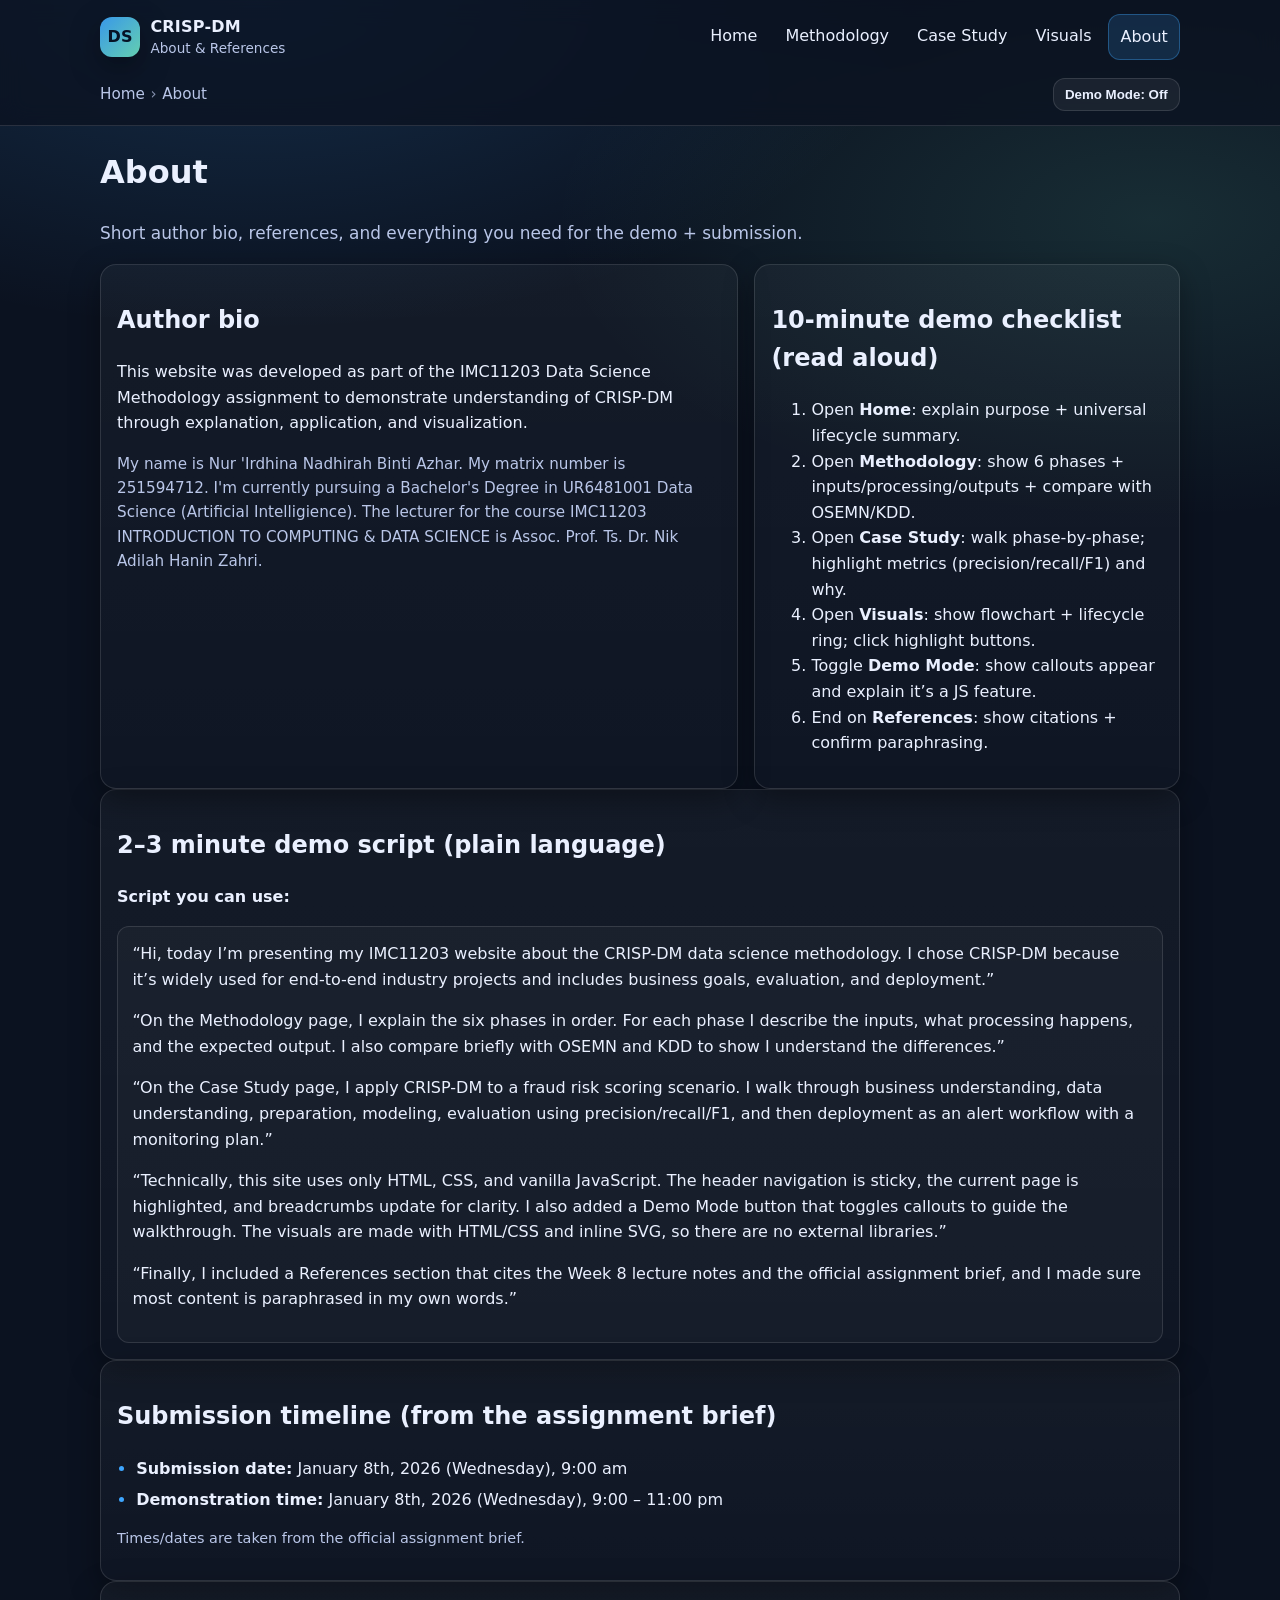
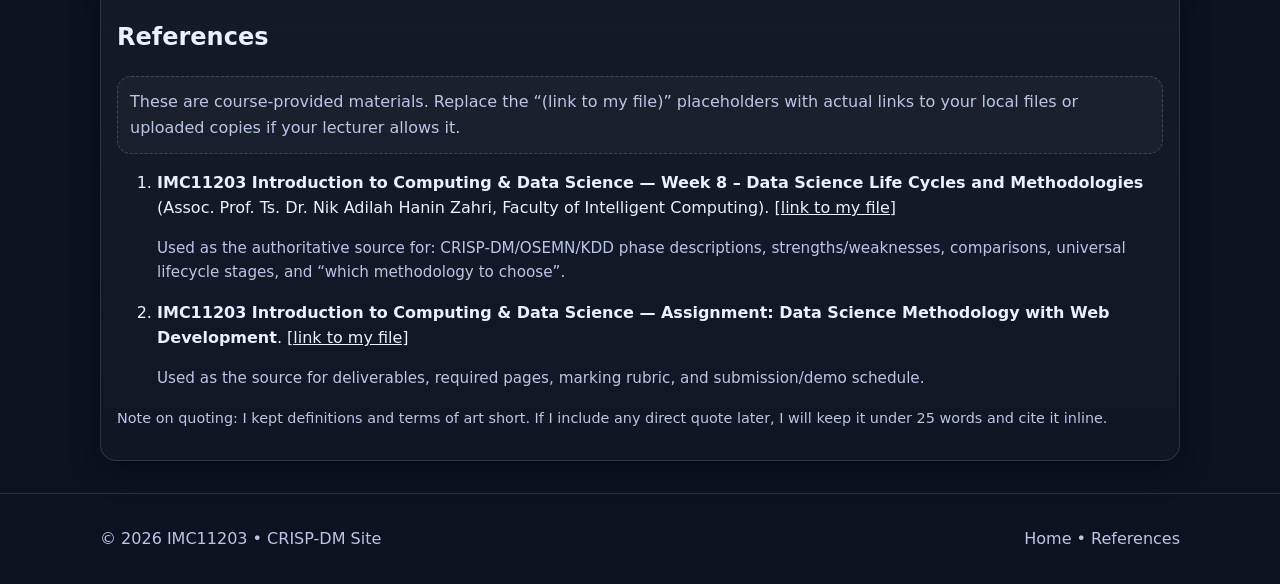
==== about.html @ 0b16b973 "Add files via upload" ====
<!doctype html>
<html lang="en">
<head>
  <meta charset="utf-8" />
  <meta name="viewport" content="width=device-width, initial-scale=1" />
  <meta name="description" content="About the author, references, demo checklist, and submission steps for the IMC11203 assignment." />
  <meta name="theme-color" content="#0b3b7a" />
  <title>About • CRISP-DM</title>

  <link rel="icon" href="assets/favicon.svg" type="image/svg+xml" />
  <link rel="stylesheet" href="styles/main.css" />
  <script defer src="scripts/main.js"></script>
</head>

<body data-page="about">
  <a class="skip-link" href="#main">Skip to main content</a>

  <header class="site-header" role="banner">
    <div class="wrap header-row">
      <div class="brand">
        <a class="brand-link" href="index.html" aria-label="Go to Home">
          <span class="brand-mark" aria-hidden="true">DS</span>
          <span class="brand-text">
            <span class="brand-title">CRISP-DM</span>
            <span class="brand-subtitle">About & References</span>
          </span>
        </a>
      </div>

      <nav class="top-nav" aria-label="Primary navigation">
        <button class="nav-toggle" type="button" data-nav-toggle aria-expanded="false" aria-controls="navList">
          Menu
        </button>
        <ul id="navList" class="nav-list">
          <li><a href="index.html" data-nav="home">Home</a></li>
          <li><a href="methodology.html" data-nav="methodology">Methodology</a></li>
          <li><a href="case-study.html" data-nav="case-study">Case Study</a></li>
          <li><a href="visuals.html" data-nav="visuals">Visuals</a></li>
          <li><a href="about.html" data-nav="about">About</a></li>
        </ul>
      </nav>
    </div>

    <div class="wrap breadcrumb-row" aria-label="Breadcrumb">
      <nav class="breadcrumbs">
        <a class="crumb" href="index.html">Home</a>
        <span class="sep" aria-hidden="true">›</span>
        <span class="crumb" aria-current="page">About</span>
      </nav>

      <div class="header-actions">
        <button class="demo-toggle" type="button" data-demo-toggle>
          Demo Mode: <span data-demo-label>Off</span>
        </button>
      </div>
    </div>
  </header>

  <main id="main" class="wrap" role="main">
    <header class="page-head">
      <h1>About</h1>
      <p class="lead">Short author bio, references, and everything you need for the demo + submission.</p>
    </header>

    <section class="grid two">
      <article class="card">
        <h2>Author bio</h2>
        <p>
          This website was developed as part of the IMC11203 Data Science Methodology assignment to demonstrate
			understanding of CRISP-DM through explanation, application, and visualization.
        </p>
        <p class="small">
          My name is Nur 'Irdhina Nadhirah Binti Azhar. My matrix number is 251594712.
		  I'm currently pursuing a Bachelor's Degree in UR6481001 Data Science (Artificial Intelligience). The lecturer for the course IMC11203 INTRODUCTION TO
COMPUTING & DATA SCIENCE is Assoc. Prof. Ts. Dr. Nik Adilah Hanin Zahri.
        </p>

        <div class="callouts" data-demo-callout>
          <p><strong>Demo tip:</strong> Mention that the site uses semantic HTML + accessibility features (skip link, landmarks, focus styles).</p>
        </div>
      </article>

      <article class="card" id="demo">
        <h2>10-minute demo checklist (read aloud)</h2>
        <ol class="checklist">
          <li>Open <strong>Home</strong>: explain purpose + universal lifecycle summary.</li>
          <li>Open <strong>Methodology</strong>: show 6 phases + inputs/processing/outputs + compare with OSEMN/KDD.</li>
          <li>Open <strong>Case Study</strong>: walk phase-by-phase; highlight metrics (precision/recall/F1) and why.</li>
          <li>Open <strong>Visuals</strong>: show flowchart + lifecycle ring; click highlight buttons.</li>
          <li>Toggle <strong>Demo Mode</strong>: show callouts appear and explain it’s a JS feature.</li>
          <li>End on <strong>References</strong>: show citations + confirm paraphrasing.</li>
        </ol>
      </article>
    </section>

    <section class="card">
      <h2>2–3 minute demo script (plain language)</h2>
      <p><strong>Script you can use:</strong></p>
      <div class="script">
        <p>
          “Hi, today I’m presenting my IMC11203 website about the CRISP-DM data science methodology.
          I chose CRISP-DM because it’s widely used for end-to-end industry projects and includes business goals, evaluation, and deployment.”
        </p>
        <p>
          “On the Methodology page, I explain the six phases in order. For each phase I describe the inputs, what processing happens,
          and the expected output. I also compare briefly with OSEMN and KDD to show I understand the differences.”
        </p>
        <p>
          “On the Case Study page, I apply CRISP-DM to a fraud risk scoring scenario.
          I walk through business understanding, data understanding, preparation, modeling, evaluation using precision/recall/F1,
          and then deployment as an alert workflow with a monitoring plan.”
        </p>
        <p>
          “Technically, this site uses only HTML, CSS, and vanilla JavaScript. The header navigation is sticky,
          the current page is highlighted, and breadcrumbs update for clarity. I also added a Demo Mode button that toggles callouts
          to guide the walkthrough. The visuals are made with HTML/CSS and inline SVG, so there are no external libraries.”
        </p>
        <p>
          “Finally, I included a References section that cites the Week 8 lecture notes and the official assignment brief,
          and I made sure most content is paraphrased in my own words.”
        </p>
      </div>
    </section>

    <section class="card">
      <h2>Submission timeline (from the assignment brief)</h2>
      <ul class="bullets">
        <li><strong>Submission date:</strong> January 8th, 2026 (Wednesday), 9:00 am</li>
        <li><strong>Demonstration time:</strong> January 8th, 2026 (Wednesday), 9:00 – 11:00 pm</li>
      </ul>
      <p class="fineprint">
        Times/dates are taken from the official assignment brief.
      </p>
    </section>

    <section class="card" id="references">
      <h2>References</h2>
      <p class="note">
        These are course-provided materials. Replace the “(link to my file)” placeholders with actual links to your local files
        or uploaded copies if your lecturer allows it.
      </p>

      <ol class="refs">
        <li>
          <strong>IMC11203 Introduction to Computing &amp; Data Science — Week 8 – Data Science Life Cycles and Methodologies</strong>
          (Assoc. Prof. Ts. Dr. Nik Adilah Hanin Zahri, Faculty of Intelligent Computing).
          <a href="#" aria-label="Placeholder link to Week 8 PDF">[link to my file]</a>
          <p class="small">
            Used as the authoritative source for: CRISP-DM/OSEMN/KDD phase descriptions, strengths/weaknesses,
            comparisons, universal lifecycle stages, and “which methodology to choose”.
          </p>
        </li>
        <li>
          <strong>IMC11203 Introduction to Computing &amp; Data Science — Assignment: Data Science Methodology with Web Development</strong>.
          <a href="#" aria-label="Placeholder link to Assignment PDF">[link to my file]</a>
          <p class="small">
            Used as the source for deliverables, required pages, marking rubric, and submission/demo schedule.
          </p>
        </li>
      </ol>

      <p class="fineprint">
        Note on quoting: I kept definitions and terms of art short. If I include any direct quote later, I will keep it under 25 words and cite it inline.
      </p>
    </section>

    <div class="callouts" data-demo-callout data-demo-only>
      <h2 class="h3">Rubric Map (this page)</h2>
      <ul class="rubric-tags">
        <li>Ability to Perform Technical Demonstration</li>
        <li>Website Functionality & Technical Implementation</li>
        <li>Design/UX & Visual Appeal</li>
        <li>Visual Elements & Web Content Presentation</li>
      </ul>
      <p class="small">
        This page supports the live demo with a checklist + script and provides the required references section.
      </p>
    </section>
  </main>

  <footer class="site-footer" role="contentinfo">
    <div class="wrap footer-row">
      <p>© <span data-year></span> IMC11203 • CRISP-DM Site</p>
      <p><a href="index.html">Home</a> • <a href="#references">References</a></p>
    </div>
  </footer>
</body>
</html>
---- styles/main.css ----
/* =========================================================
   IMC11203 CRISP-DM Site
   Mobile-first, responsive, accessible, and print-friendly.
   System font stack for performance. No external libraries.
   ========================================================= */

/* ---------- CSS Reset-ish (light) ---------- */
* { box-sizing: border-box; }
html:focus-within { scroll-behavior: smooth; }
body { margin: 0; line-height: 1.6; }
img, svg { max-width: 100%; height: auto; }
a { color: inherit; }
table { border-collapse: collapse; width: 100%; }

/* ---------- Theme tokens ---------- */
:root{
  --bg: #0b1220;
  --surface: #0f1a2f;
  --card: #101f3b;
  --text: #eaf0ff;
  --muted: #b9c6e8;
  --line: rgba(255,255,255,.12);

  --brand: #3ea6ff;
  --brand-2: #74f0c8;
  --warn: #ffd166;

  --shadow: 0 10px 30px rgba(0,0,0,.35);
  --radius: 16px;
  --radius-sm: 12px;

  --max: 1080px;
  --focus: 2px solid #ffffff;
}

/* ---------- Base typography ---------- */
body{
  font-family: system-ui, -apple-system, Segoe UI, Roboto, Arial, sans-serif;
  background: radial-gradient(1200px 600px at 20% 0%, rgba(62,166,255,.18), transparent 55%),
              radial-gradient(1000px 500px at 90% 10%, rgba(116,240,200,.12), transparent 60%),
              var(--bg);
  color: var(--text);
}

.wrap{
  width: min(var(--max), calc(100% - 2rem));
  margin-inline: auto;
}

/* ---------- Skip link ---------- */
.skip-link{
  position: absolute;
  left: -999px;
  top: 0;
  background: #fff;
  color: #000;
  padding: .6rem .8rem;
  border-radius: 8px;
  z-index: 9999;
}
.skip-link:focus{ left: 1rem; top: 1rem; outline: var(--focus); }

/* ---------- Header ---------- */
.site-header{
  position: sticky;
  top: 0;
  z-index: 50;
  background: rgba(11,18,32,.75);
  backdrop-filter: blur(12px);
  border-bottom: 1px solid var(--line);
}

.header-row{
  display: flex;
  align-items: center;
  justify-content: space-between;
  gap: 1rem;
  padding: .9rem 0 .6rem;
}

.brand-link{
  display: flex;
  gap: .65rem;
  align-items: center;
  text-decoration: none;
}
.brand-mark{
  width: 40px;
  height: 40px;
  border-radius: 12px;
  display: grid;
  place-items: center;
  background: linear-gradient(135deg, rgba(62,166,255,.9), rgba(116,240,200,.85));
  color: #061224;
  font-weight: 800;
  box-shadow: var(--shadow);
}
.brand-title{ display: block; font-weight: 800; letter-spacing: .2px; }
.brand-subtitle{ display: block; font-size: .85rem; color: var(--muted); margin-top: -2px; }

/* ---------- Nav ---------- */
.top-nav{ position: relative; }
.nav-toggle{
  display: inline-flex;
  align-items: center;
  gap: .5rem;
  border: 1px solid var(--line);
  background: rgba(255,255,255,.06);
  color: var(--text);
  padding: .55rem .75rem;
  border-radius: 12px;
  cursor: pointer;
}
.nav-toggle:focus{ outline: var(--focus); outline-offset: 2px; }

.nav-list{
  list-style: none;
  margin: .65rem 0 0;
  padding: .6rem;
  border: 1px solid var(--line);
  border-radius: 14px;
  background: rgba(16,31,59,.92);
  box-shadow: var(--shadow);

  display: none;
  position: absolute;
  right: 0;
  min-width: 240px;
}
.nav-list.is-open{ display: grid; gap: .15rem; }
.nav-list a{
  display: block;
  padding: .6rem .7rem;
  border-radius: 12px;
  text-decoration: none;
  color: var(--text);
}
.nav-list a:hover{ background: rgba(255,255,255,.07); }
.nav-list a.is-active{
  background: rgba(62,166,255,.16);
  border: 1px solid rgba(62,166,255,.35);
}

/* Desktop nav */
@media (min-width: 860px){
  .nav-toggle{ display: none; }
  .nav-list{
    display: flex;
    position: static;
    margin: 0;
    padding: 0;
    border: none;
    background: transparent;
    box-shadow: none;
    gap: .35rem;
    min-width: auto;
  }
  .nav-list a{ padding: .55rem .7rem; }
}

/* ---------- Breadcrumb + header actions ---------- */
.breadcrumb-row{
  display: flex;
  align-items: center;
  justify-content: space-between;
  gap: 1rem;
  padding: .55rem 0 .85rem;
}
.breadcrumbs{
  display: flex;
  align-items: center;
  flex-wrap: wrap;
  gap: .35rem;
  color: var(--muted);
  font-size: .95rem;
}
.breadcrumbs a{ color: var(--muted); text-decoration: none; }
.breadcrumbs a:hover{ text-decoration: underline; }
.sep{ opacity: .7; }

.demo-toggle{
  border: 1px solid var(--line);
  background: rgba(255,255,255,.06);
  color: var(--text);
  padding: .5rem .7rem;
  border-radius: 12px;
  cursor: pointer;
  font-weight: 650;
}
.demo-toggle:focus{ outline: var(--focus); outline-offset: 2px; }

/* ---------- Layout helpers ---------- */
.page-head{ margin: 1.2rem 0 1rem; }
.lead{ color: var(--muted); font-size: 1.06rem; max-width: 70ch; }

.grid{ display: grid; gap: 1rem; }
.grid.two{ grid-template-columns: 1fr; }
@media (min-width: 860px){
  .grid.two{ grid-template-columns: 1.2fr .8fr; }
  .grid.two > :nth-child(2){ align-self: start; }
}

/* ---------- Cards ---------- */
.card{
  background: linear-gradient(180deg, rgba(255,255,255,.04), rgba(255,255,255,.02));
  border: 1px solid var(--line);
  border-radius: var(--radius);
  padding: 1rem;
  box-shadow: var(--shadow);
}
.h3{ font-size: 1.1rem; margin-top: 0; }
.h4{ font-size: 1rem; margin-top: 0; }
.small{ font-size: .95rem; color: var(--muted); }
.fineprint{ font-size: .9rem; color: var(--muted); }
.note{
  margin-top: .75rem;
  padding: .75rem;
  border-radius: 14px;
  border: 1px dashed rgba(255,255,255,.18);
  color: var(--muted);
  background: rgba(255,255,255,.03);
}

/* ---------- Hero ---------- */
.hero{ display: grid; gap: 1rem; margin: 1.2rem 0 1rem; }
@media (min-width: 860px){
  .hero{ grid-template-columns: 1.25fr .75fr; align-items: start; }
}
.hero-card{
  background: linear-gradient(135deg, rgba(62,166,255,.18), rgba(116,240,200,.10));
  border: 1px solid rgba(255,255,255,.14);
  border-radius: var(--radius);
  padding: 1.1rem;
  box-shadow: var(--shadow);
}
.hero-actions{ display: flex; flex-wrap: wrap; gap: .6rem; margin-top: .9rem; }
.info-card{ border-radius: var(--radius); }

/* ---------- Buttons ---------- */
.btn{
  display: inline-flex;
  align-items: center;
  justify-content: center;
  gap: .5rem;
  padding: .65rem .85rem;
  border-radius: 14px;
  border: 1px solid var(--line);
  background: rgba(255,255,255,.06);
  color: var(--text);
  text-decoration: none;
  cursor: pointer;
  font-weight: 700;
}
.btn:hover{ background: rgba(255,255,255,.10); }
.btn:focus{ outline: var(--focus); outline-offset: 2px; }
.btn.primary{
  border-color: rgba(62,166,255,.45);
  background: rgba(62,166,255,.18);
}

/* ---------- Lists ---------- */
.tick, .bullets{
  margin: .6rem 0 0;
  padding-left: 1.2rem;
}
.tick li{ margin: .35rem 0; }
.bullets li{ margin: .35rem 0; }
.tick li::marker{ color: var(--brand-2); }
.bullets li::marker{ color: var(--brand); }

/* ---------- Mini flow pills ---------- */
.mini-flow{
  display: flex;
  flex-wrap: wrap;
  gap: .35rem .5rem;
  margin-top: .8rem;
  align-items: center;
}
.pill{
  padding: .25rem .55rem;
  border-radius: 999px;
  border: 1px solid var(--line);
  background: rgba(255,255,255,.05);
  font-weight: 700;
  font-size: .92rem;
}
.arrow{ color: var(--muted); }

/* ---------- Tables ---------- */
.table-wrap{
  overflow: auto;
  border-radius: var(--radius-sm);
  border: 1px solid var(--line);
  margin-top: .8rem;
}
.table th, .table td{
  padding: .7rem .7rem;
  border-bottom: 1px solid var(--line);
  vertical-align: top;
}
.table thead th{
  text-align: left;
  background: rgba(255,255,255,.04);
}

/* ---------- Phase list ---------- */
.phase-list{ padding-left: 1.2rem; }
.phase{ margin: .9rem 0; }
.phase h3{ margin-bottom: .35rem; }
.phase .links a{
  color: var(--brand);
  text-decoration: none;
  font-weight: 700;
}
.phase .links a:hover{ text-decoration: underline; }

/* ---------- Case Study: Inputs/Processing/Outputs grid ---------- */
.io-grid{
  display: grid;
  gap: .8rem;
  margin-top: .8rem;
}
@media (min-width: 860px){
  .io-grid{ grid-template-columns: 1fr 1fr 1fr; }
}
.phase-card{ scroll-margin-top: 120px; }

/* ---------- Subnav ---------- */
.subnav-list{
  list-style: none;
  padding-left: 0;
  display: grid;
  gap: .4rem;
  margin: .5rem 0 0;
}
.subnav a{
  display: block;
  padding: .55rem .7rem;
  border-radius: 12px;
  border: 1px solid var(--line);
  text-decoration: none;
  background: rgba(255,255,255,.04);
}
.subnav a:hover{ background: rgba(255,255,255,.07); }

/* ---------- Flowchart ---------- */
.flowchart{
  display: flex;
  flex-wrap: wrap;
  gap: .45rem;
  align-items: center;
  margin-top: .8rem;
}
.flow-node{
  display: grid;
  gap: .1rem;
  padding: .7rem .8rem;
  border-radius: 16px;
  text-decoration: none;
  border: 1px solid var(--line);
  background: rgba(255,255,255,.04);
  min-width: 170px;
}
.node-title{ font-weight: 900; }
.node-sub{ color: var(--muted); font-size: .92rem; }
.flow-arrow{ color: var(--muted); font-weight: 900; }
.flow-node.is-highlight{
  border-color: rgba(255,209,102,.55);
  background: rgba(255,209,102,.10);
}
.btn-row{ display: flex; flex-wrap: wrap; gap: .5rem; margin-top: .8rem; }

/* ---------- SVG styling ---------- */
.svg-figure{ margin: 0; }
.svg-ring{ fill: none; stroke: rgba(255,255,255,.14); stroke-width: 4; }
.svg-node rect{ fill: rgba(255,255,255,.05); stroke: rgba(255,255,255,.14); }
.svg-node text{ fill: var(--text); font-weight: 800; font-size: 14px; }
.svg-text text{ fill: var(--muted); font-size: 14px; }
.svg-arrow{ fill: none; stroke: rgba(62,166,255,.45); stroke-width: 3; }
#arrowHead path{ fill: rgba(62,166,255,.55); }

/* ---------- Demo callouts ---------- */
.callouts{
  display: none;
  margin-top: .9rem;
  padding: .8rem;
  border-radius: var(--radius-sm);
  background: rgba(116,240,200,.10);
  border: 1px solid rgba(116,240,200,.28);
  color: var(--text);
}
body.demo-mode [data-demo-callout]{ display: block; }

/* ---------- Rubric map ---------- */
.rubric-map{
  margin: 1.2rem 0 1.5rem;
  padding: 1rem;
  border-radius: var(--radius);
  border: 1px solid rgba(62,166,255,.25);
  background: rgba(62,166,255,.07);
}
.rubric-tags{
  list-style: none;
  padding-left: 0;
  display: flex;
  flex-wrap: wrap;
  gap: .4rem;
  margin: .5rem 0 .2rem;
}
.rubric-tags li{
  padding: .25rem .55rem;
  border-radius: 999px;
  border: 1px solid rgba(255,255,255,.16);
  background: rgba(255,255,255,.04);
  font-size: .92rem;
}

/* ---------- Demo script box ---------- */
.script{
  border-radius: var(--radius-sm);
  border: 1px solid var(--line);
  background: rgba(255,255,255,.03);
  padding: .9rem;
}
.script p{ margin-top: 0; }

/* ---------- Footer ---------- */
.site-footer{
  border-top: 1px solid var(--line);
  margin-top: 2rem;
  padding: 1rem 0;
  color: var(--muted);
}
.footer-row{
  display: flex;
  flex-wrap: wrap;
  gap: .6rem 1rem;
  justify-content: space-between;
  align-items: center;
}
.site-footer a{ color: var(--muted); text-decoration: none; }
.site-footer a:hover{ text-decoration: underline; }

/* ---------- Focus visibility ---------- */
a:focus, button:focus{ outline: var(--focus); outline-offset: 2px; }

/* ---------- Print-friendly ---------- */
@media print{
  .site-header, .site-footer, .demo-toggle, .nav-toggle, .btn-row, .callouts{ display: none !important; }
  body{ background: #fff; color: #000; }
  .card, .hero-card, .rubric-map{ box-shadow: none; background: #fff; border: 1px solid #ccc; }
  a{ color: #000; text-decoration: underline; }
  .wrap{ width: 100%; margin: 0; }
}
/* --- Demo-only content control --- */
[data-demo-only] {
  display: none;
}

body.demo-mode [data-demo-only] {
  display: block;
}
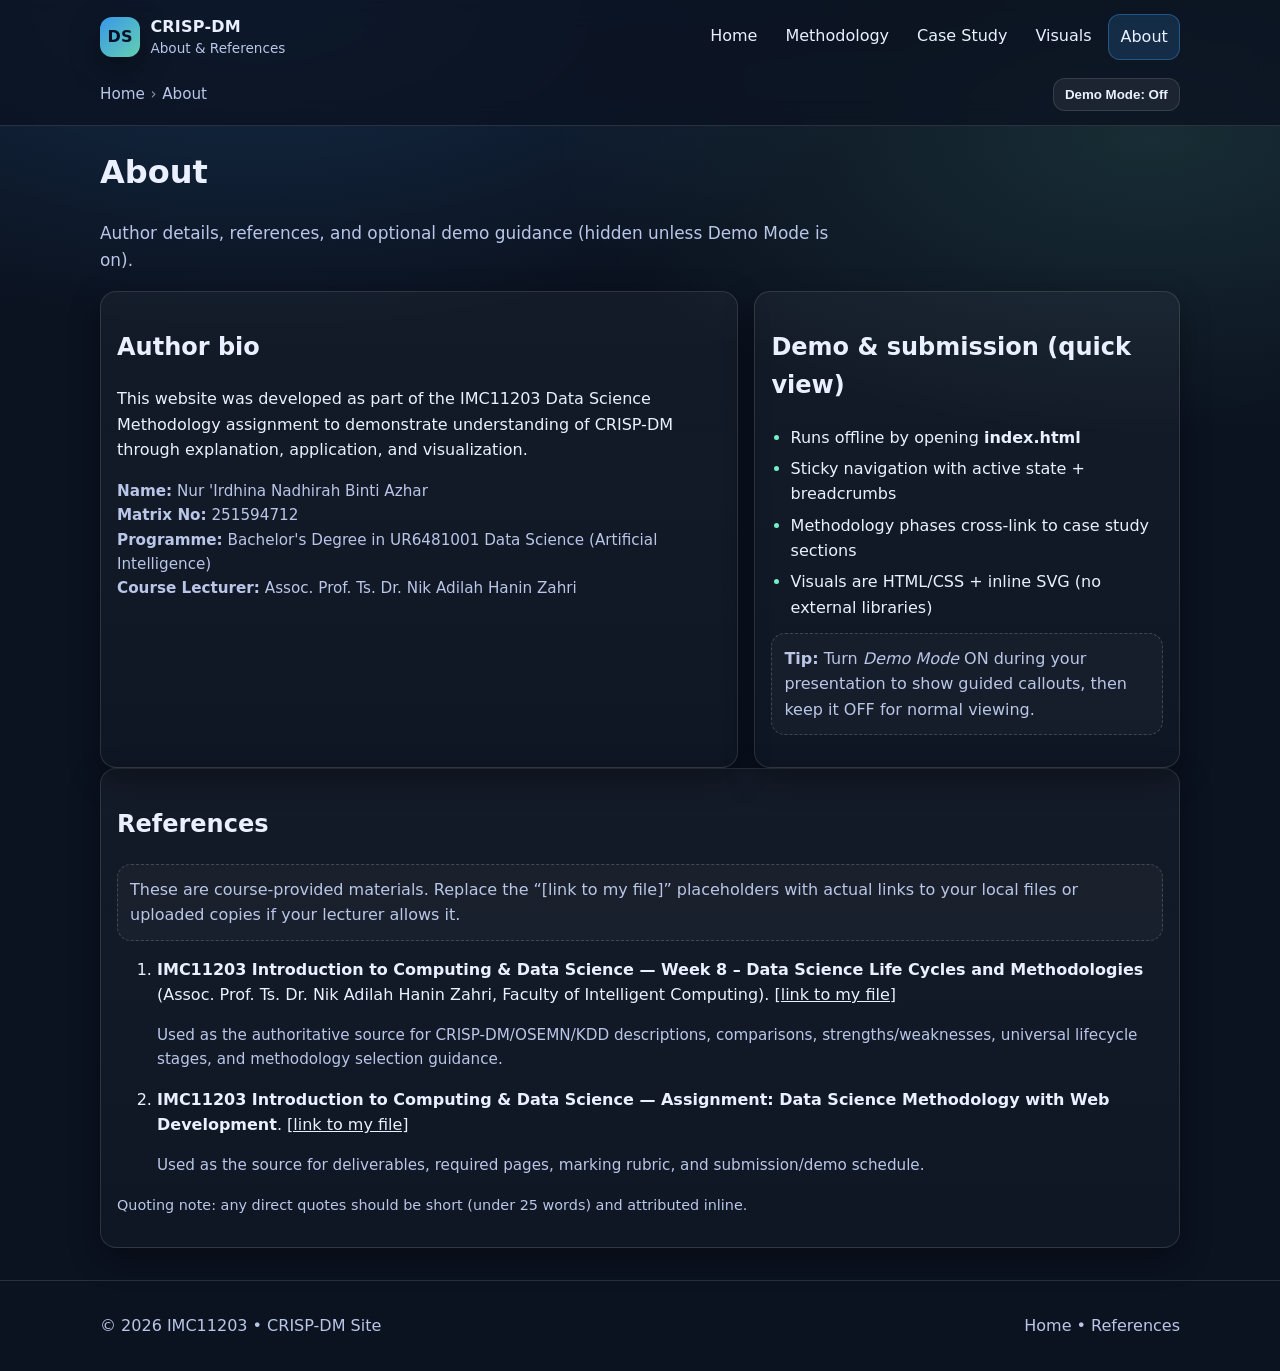
==== commit c53c502e: "Add files via upload" ====
--- a/about.html
+++ b/about.html
@@ -59,84 +59,57 @@
   <main id="main" class="wrap" role="main">
     <header class="page-head">
       <h1>About</h1>
-      <p class="lead">Short author bio, references, and everything you need for the demo + submission.</p>
+      <p class="lead">Author details, references, and optional demo guidance (hidden unless Demo Mode is on).</p>
     </header>
 
-    <section class="grid two">
+    <!-- Two-column section (prevents empty layout on desktop) -->
+    <section class="grid two" aria-label="About overview">
       <article class="card">
         <h2>Author bio</h2>
         <p>
           This website was developed as part of the IMC11203 Data Science Methodology assignment to demonstrate
-			understanding of CRISP-DM through explanation, application, and visualization.
-        </p>
-        <p class="small">
-          My name is Nur 'Irdhina Nadhirah Binti Azhar. My matrix number is 251594712.
-		  I'm currently pursuing a Bachelor's Degree in UR6481001 Data Science (Artificial Intelligience). The lecturer for the course IMC11203 INTRODUCTION TO
-COMPUTING & DATA SCIENCE is Assoc. Prof. Ts. Dr. Nik Adilah Hanin Zahri.
+          understanding of CRISP-DM through explanation, application, and visualization.
         </p>
 
-        <div class="callouts" data-demo-callout>
-          <p><strong>Demo tip:</strong> Mention that the site uses semantic HTML + accessibility features (skip link, landmarks, focus styles).</p>
+        <p class="small">
+          <strong>Name:</strong> Nur 'Irdhina Nadhirah Binti Azhar<br />
+          <strong>Matrix No:</strong> 251594712<br />
+          <strong>Programme:</strong> Bachelor's Degree in UR6481001 Data Science (Artificial Intelligence)<br />
+          <strong>Course Lecturer:</strong> Assoc. Prof. Ts. Dr. Nik Adilah Hanin Zahri
+        </p>
+
+        <!-- Demo-only callout -->
+        <div class="callouts" data-demo-callout data-demo-only>
+          <p><strong>Demo tip:</strong> Mention accessibility features: skip link, landmarks, heading order, keyboard focus.</p>
         </div>
       </article>
 
-      <article class="card" id="demo">
-        <h2>10-minute demo checklist (read aloud)</h2>
-        <ol class="checklist">
-          <li>Open <strong>Home</strong>: explain purpose + universal lifecycle summary.</li>
-          <li>Open <strong>Methodology</strong>: show 6 phases + inputs/processing/outputs + compare with OSEMN/KDD.</li>
-          <li>Open <strong>Case Study</strong>: walk phase-by-phase; highlight metrics (precision/recall/F1) and why.</li>
-          <li>Open <strong>Visuals</strong>: show flowchart + lifecycle ring; click highlight buttons.</li>
-          <li>Toggle <strong>Demo Mode</strong>: show callouts appear and explain it’s a JS feature.</li>
-          <li>End on <strong>References</strong>: show citations + confirm paraphrasing.</li>
-        </ol>
+      <article class="card">
+        <h2>Demo & submission (quick view)</h2>
+        <ul class="tick">
+          <li>Runs offline by opening <strong>index.html</strong></li>
+          <li>Sticky navigation with active state + breadcrumbs</li>
+          <li>Methodology phases cross-link to case study sections</li>
+          <li>Visuals are HTML/CSS + inline SVG (no external libraries)</li>
+        </ul>
+
+        <p class="note">
+          <strong>Tip:</strong> Turn <em>Demo Mode</em> ON during your presentation to show guided callouts,
+          then keep it OFF for normal viewing.
+        </p>
+
+        <!-- Demo-only callout -->
+        <div class="callouts" data-demo-callout data-demo-only>
+          <p><strong>Demo tip:</strong> Show <code>styles/main.css</code> (mobile-first + print CSS) and <code>scripts/main.js</code> (Demo Mode toggle).</p>
+        </div>
       </article>
     </section>
 
-    <section class="card">
-      <h2>2–3 minute demo script (plain language)</h2>
-      <p><strong>Script you can use:</strong></p>
-      <div class="script">
-        <p>
-          “Hi, today I’m presenting my IMC11203 website about the CRISP-DM data science methodology.
-          I chose CRISP-DM because it’s widely used for end-to-end industry projects and includes business goals, evaluation, and deployment.”
-        </p>
-        <p>
-          “On the Methodology page, I explain the six phases in order. For each phase I describe the inputs, what processing happens,
-          and the expected output. I also compare briefly with OSEMN and KDD to show I understand the differences.”
-        </p>
-        <p>
-          “On the Case Study page, I apply CRISP-DM to a fraud risk scoring scenario.
-          I walk through business understanding, data understanding, preparation, modeling, evaluation using precision/recall/F1,
-          and then deployment as an alert workflow with a monitoring plan.”
-        </p>
-        <p>
-          “Technically, this site uses only HTML, CSS, and vanilla JavaScript. The header navigation is sticky,
-          the current page is highlighted, and breadcrumbs update for clarity. I also added a Demo Mode button that toggles callouts
-          to guide the walkthrough. The visuals are made with HTML/CSS and inline SVG, so there are no external libraries.”
-        </p>
-        <p>
-          “Finally, I included a References section that cites the Week 8 lecture notes and the official assignment brief,
-          and I made sure most content is paraphrased in my own words.”
-        </p>
-      </div>
-    </section>
-
-    <section class="card">
-      <h2>Submission timeline (from the assignment brief)</h2>
-      <ul class="bullets">
-        <li><strong>Submission date:</strong> January 8th, 2026 (Wednesday), 9:00 am</li>
-        <li><strong>Demonstration time:</strong> January 8th, 2026 (Wednesday), 9:00 – 11:00 pm</li>
-      </ul>
-      <p class="fineprint">
-        Times/dates are taken from the official assignment brief.
-      </p>
-    </section>
-
+    <!-- References (required content) -->
     <section class="card" id="references">
       <h2>References</h2>
       <p class="note">
-        These are course-provided materials. Replace the “(link to my file)” placeholders with actual links to your local files
+        These are course-provided materials. Replace the “[link to my file]” placeholders with actual links to your local files
         or uploaded copies if your lecturer allows it.
       </p>
 
@@ -146,10 +119,11 @@
           (Assoc. Prof. Ts. Dr. Nik Adilah Hanin Zahri, Faculty of Intelligent Computing).
           <a href="#" aria-label="Placeholder link to Week 8 PDF">[link to my file]</a>
           <p class="small">
-            Used as the authoritative source for: CRISP-DM/OSEMN/KDD phase descriptions, strengths/weaknesses,
-            comparisons, universal lifecycle stages, and “which methodology to choose”.
+            Used as the authoritative source for CRISP-DM/OSEMN/KDD descriptions, comparisons, strengths/weaknesses,
+            universal lifecycle stages, and methodology selection guidance.
           </p>
         </li>
+
         <li>
           <strong>IMC11203 Introduction to Computing &amp; Data Science — Assignment: Data Science Methodology with Web Development</strong>.
           <a href="#" aria-label="Placeholder link to Assignment PDF">[link to my file]</a>
@@ -160,20 +134,21 @@
       </ol>
 
       <p class="fineprint">
-        Note on quoting: I kept definitions and terms of art short. If I include any direct quote later, I will keep it under 25 words and cite it inline.
+        Quoting note: any direct quotes should be short (under 25 words) and attributed inline.
       </p>
     </section>
 
-    <div class="callouts" data-demo-callout data-demo-only>
+    <!-- Rubric map (demo-only) -->
+    <section class="rubric-map" aria-label="Rubric Map" data-demo-only>
       <h2 class="h3">Rubric Map (this page)</h2>
       <ul class="rubric-tags">
         <li>Ability to Perform Technical Demonstration</li>
-        <li>Website Functionality & Technical Implementation</li>
-        <li>Design/UX & Visual Appeal</li>
-        <li>Visual Elements & Web Content Presentation</li>
+        <li>Website Functionality &amp; Technical Implementation</li>
+        <li>Design/UX &amp; Visual Appeal</li>
+        <li>Visual Elements &amp; Web Content Presentation</li>
       </ul>
       <p class="small">
-        This page supports the live demo with a checklist + script and provides the required references section.
+        This page provides author details and the required references. Demo-only guidance is hidden unless Demo Mode is enabled.
       </p>
     </section>
   </main>
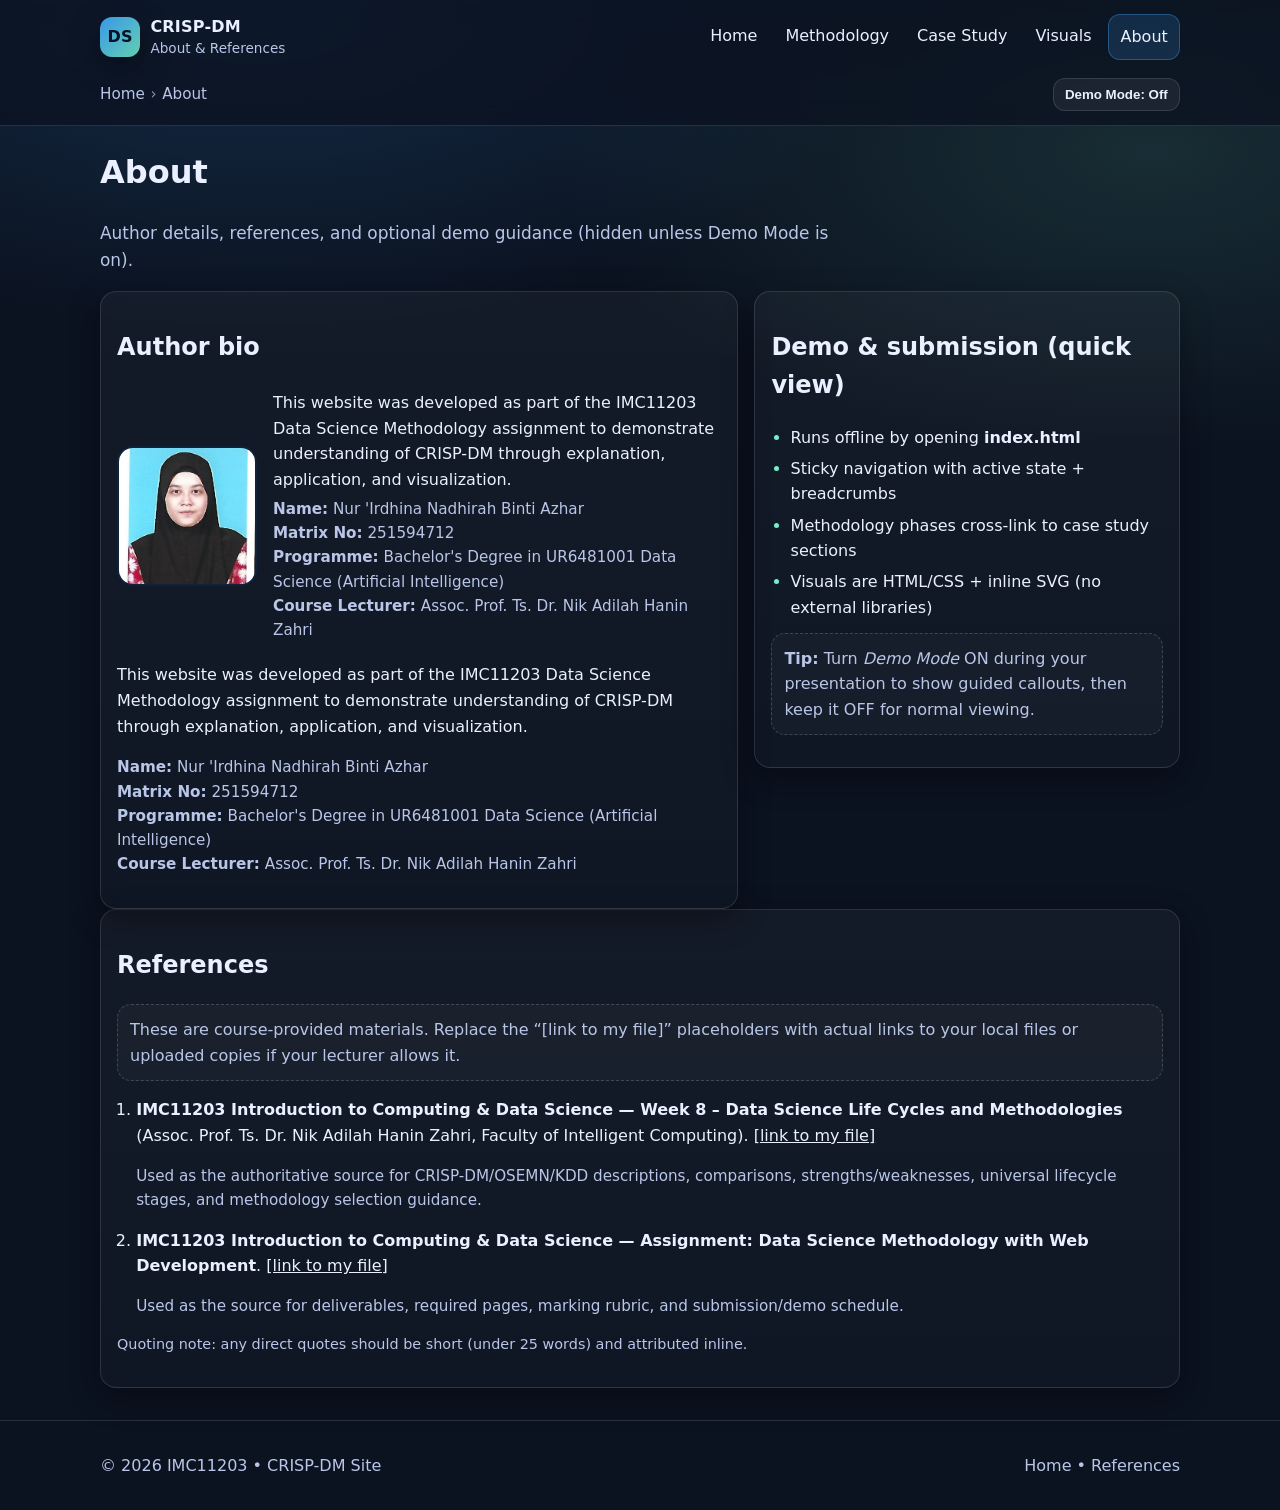
==== commit 1742f702: "Add files via upload" ====
--- a/about.html
+++ b/about.html
@@ -66,6 +66,30 @@
     <section class="grid two" aria-label="About overview">
       <article class="card">
         <h2>Author bio</h2>
+		<div class="author">
+	  <img
+		src="assets/author.jpg"
+		alt="Portrait of Nur 'Irdhina Nadhirah Binti Azhar, author of the CRISP-DM methodology website"
+		class="author-photo"
+		loading="lazy"
+	  />
+
+	  <div class="author-text">
+		<p>
+		  This website was developed as part of the IMC11203 Data Science Methodology
+		  assignment to demonstrate understanding of CRISP-DM through explanation,
+		  application, and visualization.
+		</p>
+
+		<p class="small">
+		  <strong>Name:</strong> Nur 'Irdhina Nadhirah Binti Azhar<br />
+		  <strong>Matrix No:</strong> 251594712<br />
+		  <strong>Programme:</strong> Bachelor's Degree in UR6481001 Data Science (Artificial Intelligence)<br />
+		  <strong>Course Lecturer:</strong> Assoc. Prof. Ts. Dr. Nik Adilah Hanin Zahri
+		</p>
+	  </div>
+	</div>
+
         <p>
           This website was developed as part of the IMC11203 Data Science Methodology assignment to demonstrate
           understanding of CRISP-DM through explanation, application, and visualization.
--- a/styles/main.css
+++ b/styles/main.css
@@ -460,3 +460,50 @@
 body.demo-mode [data-demo-only] {
   display: block;
 }
+.refs { margin: .6rem 0 0; padding-left: 1.2rem; }
+.refs li { margin: .85rem 0; }
+
+.figure {
+  width: 100%;
+  height: auto;
+  display: block;
+  margin: 0.75rem auto;
+  border-radius: 14px;
+}
+
+.figure-frame {
+  border: 2px solid rgba(11, 59, 122, 0.25);
+  background: #fff;
+  padding: 0.75rem;
+  border-radius: 16px;
+}
+
+.author {
+  display: grid;
+  grid-template-columns: 140px 1fr;
+  gap: 1rem;
+  align-items: center;
+}
+
+.author-photo {
+  width: 140px;
+  height: 140px;
+  object-fit: cover;
+  border-radius: 16px;
+  border: 2px solid rgba(11, 59, 122, 0.25);
+}
+
+.author-text p {
+  margin: 0.25rem 0;
+}
+
+@media (max-width: 640px) {
+  .author {
+    grid-template-columns: 1fr;
+    text-align: center;
+  }
+
+  .author-photo {
+    margin: 0 auto;
+  }
+}
